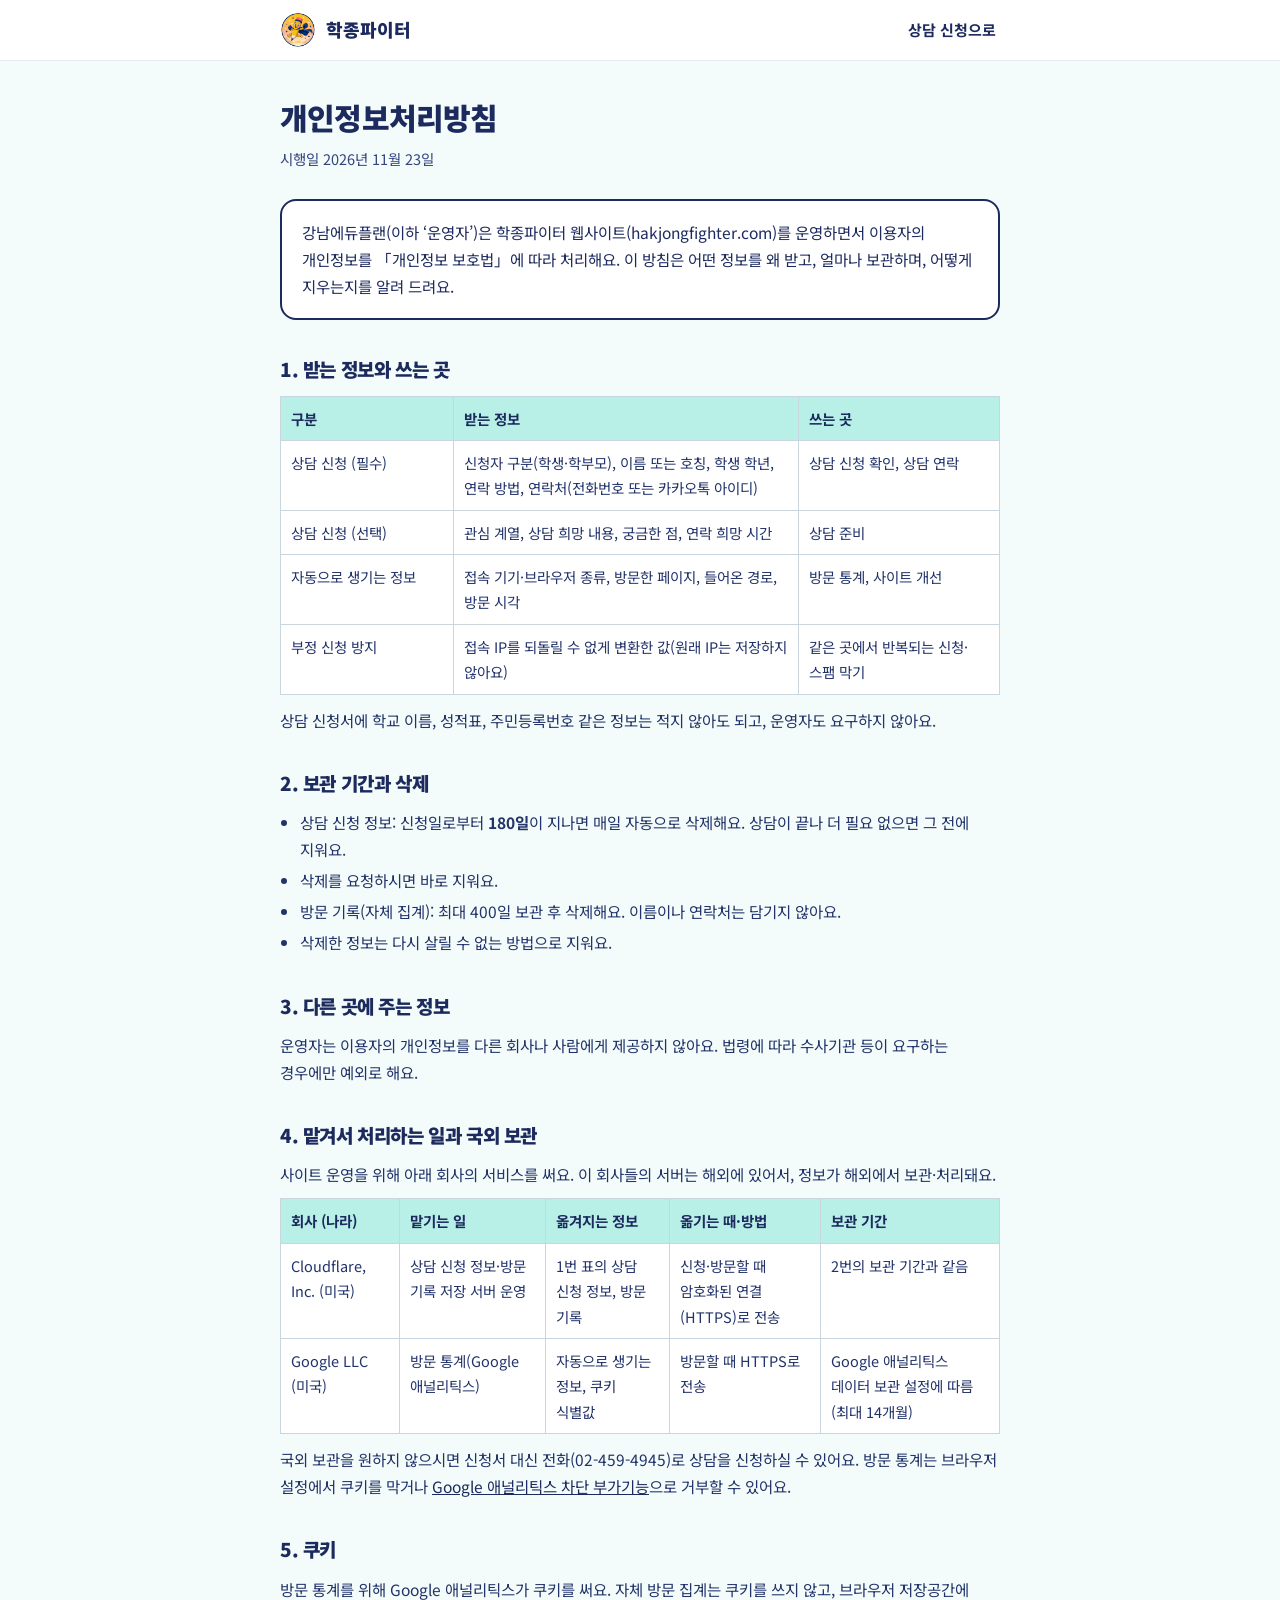
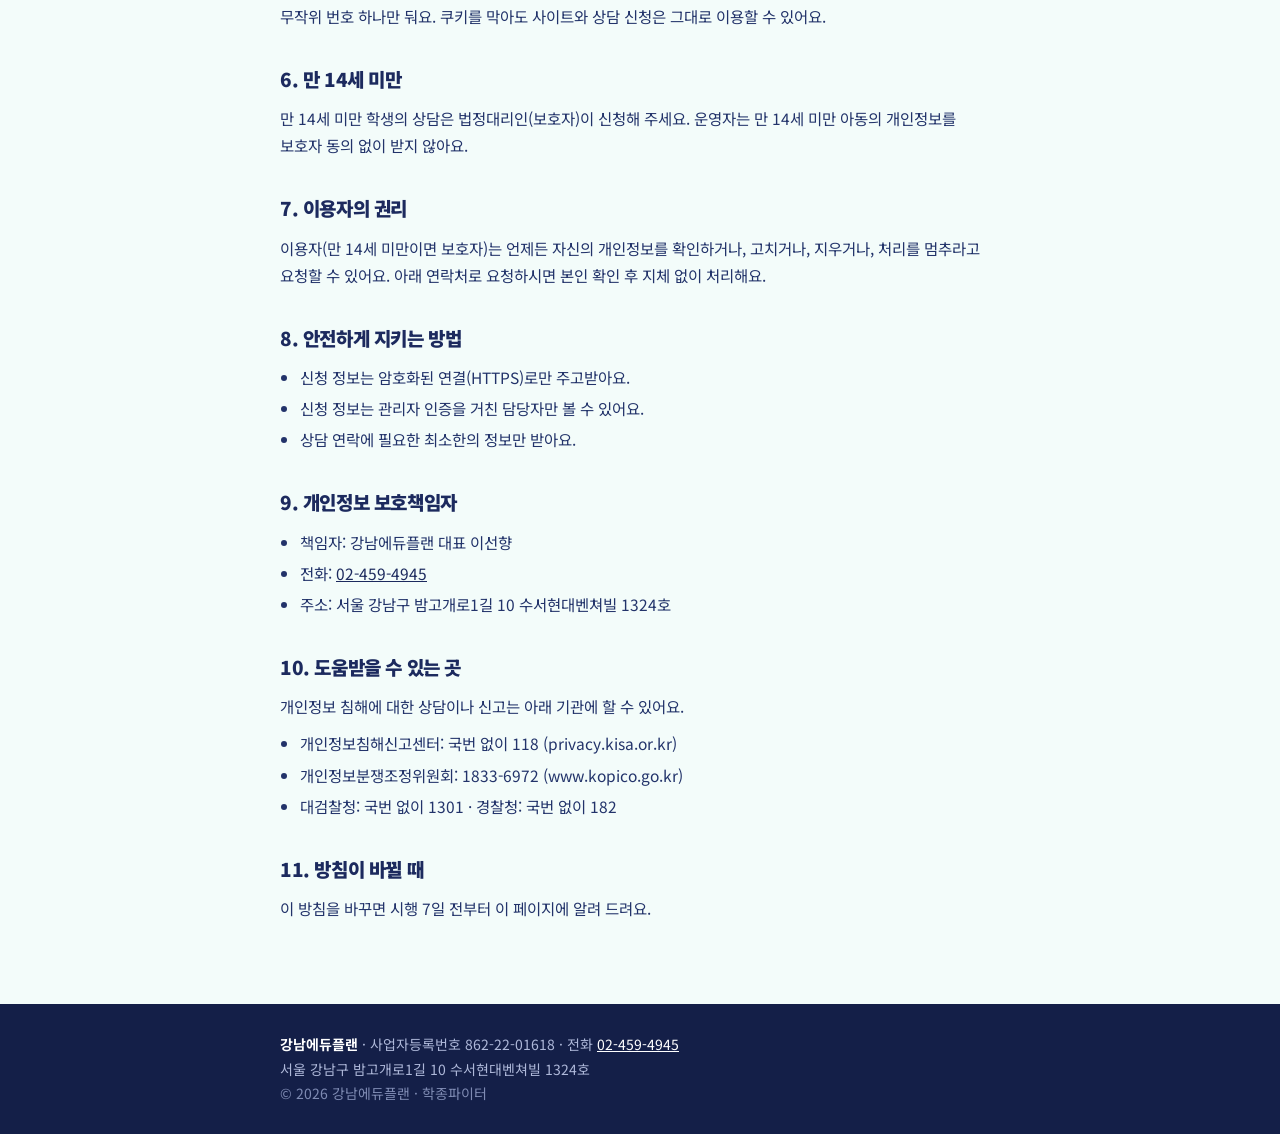
==== privacy/index.html @ 8528aefa "상담 신청 페이지 개편: 랜딩 디자인 통일, 칸별 안내, 상담 항목 변경, 개인정보처리방침 추가 (미리보기) Co-Authored-By: Claude Opus 5.5 <norepl" ====
<!doctype html>
<html lang="ko">
<head>
<meta charset="utf-8">
<meta name="viewport" content="width=device-width, initial-scale=1">
<title>개인정보처리방침 | 학종파이터</title>
<meta name="description" content="학종파이터(강남에듀플랜)의 개인정보처리방침">
<link rel="canonical" href="https://hakjongfighter.com/privacy/">
<link rel="icon" type="image/png" href="/images/favicon.png">
<meta name="theme-color" content="#F3FCFA">
<link rel="preconnect" href="https://fonts.googleapis.com">
<link rel="preconnect" href="https://fonts.gstatic.com" crossorigin>
<link href="https://fonts.googleapis.com/css2?family=Noto+Sans+KR:wght@400;500;700;900&display=swap" rel="stylesheet">
<style>
:root{--navy:#1C2A5E;--navy2:#141F48;--yellow:#FFC72C;--mint:#B8F0E7;--card:#F3FCFA;--muted:#33447F;--muted2:#22336A}
*{box-sizing:border-box}
body{margin:0;background:var(--card);color:var(--navy);font-family:'Noto Sans KR',system-ui,-apple-system,sans-serif;line-height:1.75;word-break:keep-all}
a{color:var(--navy)}
a:focus-visible{outline:3px solid var(--yellow);outline-offset:3px}
.wrap{max-width:760px;margin:0 auto;padding:0 20px}
.hdr{background:#fff;border-bottom:1px solid #E4ECF0}
.hdr .wrap{display:flex;align-items:center;justify-content:space-between;min-height:60px}
.logo{display:flex;align-items:center;gap:10px;text-decoration:none;font-weight:900;font-size:18px}
.logo img{width:36px;height:36px;border-radius:999px;object-fit:cover}
.hdr a.back{font-weight:700;font-size:15px;text-decoration:none;padding:10px 4px}
main{padding:36px 0 72px}
h1{font-size:30px;font-weight:900;letter-spacing:-.8px;margin:0 0 8px;line-height:1.35}
.meta{color:var(--muted);font-size:14.5px;margin:0 0 28px}
.intro{background:#fff;border:2px solid var(--navy);border-radius:16px;padding:18px 20px;font-size:15.5px;margin-bottom:32px}
h2{font-size:19px;font-weight:900;margin:32px 0 10px;letter-spacing:-.4px}
p,li{font-size:15.5px;color:var(--muted2)}
p{margin:0 0 10px}
ul{margin:0 0 10px;padding-left:20px}
li{margin-bottom:4px}
.tbl{overflow-x:auto;margin:6px 0 12px}
table{border-collapse:collapse;width:100%;min-width:520px;background:#fff;font-size:14.5px}
th,td{border:1px solid #C9D6E0;padding:9px 10px;text-align:left;vertical-align:top;color:var(--muted2)}
th{background:var(--mint);color:var(--navy);font-weight:700}
footer{background:var(--navy2);color:#AEB8D9;font-size:14px}
footer .wrap{padding:28px 20px}
footer b{color:#fff}
footer a{color:#fff}
</style>
</head>
<body>
<header class="hdr"><div class="wrap">
 <a class="logo" href="/"><img src="/images/character.jpg" alt="">학종파이터</a>
 <a class="back" href="/consult/">상담 신청으로</a>
</div></header>
<main><div class="wrap">
<h1>개인정보처리방침</h1>
<p class="meta">시행일 2026년 11월 23일</p>

<div class="intro">강남에듀플랜(이하 ‘운영자’)은 학종파이터 웹사이트(hakjongfighter.com)를 운영하면서 이용자의 개인정보를 「개인정보 보호법」에 따라 처리해요. 이 방침은 어떤 정보를 왜 받고, 얼마나 보관하며, 어떻게 지우는지를 알려 드려요.</div>

<h2>1. 받는 정보와 쓰는 곳</h2>
<div class="tbl"><table>
<tr><th style="width:24%">구분</th><th>받는 정보</th><th style="width:28%">쓰는 곳</th></tr>
<tr><td>상담 신청 (필수)</td><td>신청자 구분(학생·학부모), 이름 또는 호칭, 학생 학년, 연락 방법, 연락처(전화번호 또는 카카오톡 아이디)</td><td>상담 신청 확인, 상담 연락</td></tr>
<tr><td>상담 신청 (선택)</td><td>관심 계열, 상담 희망 내용, 궁금한 점, 연락 희망 시간</td><td>상담 준비</td></tr>
<tr><td>자동으로 생기는 정보</td><td>접속 기기·브라우저 종류, 방문한 페이지, 들어온 경로, 방문 시각</td><td>방문 통계, 사이트 개선</td></tr>
<tr><td>부정 신청 방지</td><td>접속 IP를 되돌릴 수 없게 변환한 값(원래 IP는 저장하지 않아요)</td><td>같은 곳에서 반복되는 신청·스팸 막기</td></tr>
</table></div>
<p>상담 신청서에 학교 이름, 성적표, 주민등록번호 같은 정보는 적지 않아도 되고, 운영자도 요구하지 않아요.</p>

<h2>2. 보관 기간과 삭제</h2>
<ul>
<li>상담 신청 정보: 신청일로부터 <b>180일</b>이 지나면 매일 자동으로 삭제해요. 상담이 끝나 더 필요 없으면 그 전에 지워요.</li>
<li>삭제를 요청하시면 바로 지워요.</li>
<li>방문 기록(자체 집계): 최대 400일 보관 후 삭제해요. 이름이나 연락처는 담기지 않아요.</li>
<li>삭제한 정보는 다시 살릴 수 없는 방법으로 지워요.</li>
</ul>

<h2>3. 다른 곳에 주는 정보</h2>
<p>운영자는 이용자의 개인정보를 다른 회사나 사람에게 제공하지 않아요. 법령에 따라 수사기관 등이 요구하는 경우에만 예외로 해요.</p>

<h2>4. 맡겨서 처리하는 일과 국외 보관</h2>
<p>사이트 운영을 위해 아래 회사의 서비스를 써요. 이 회사들의 서버는 해외에 있어서, 정보가 해외에서 보관·처리돼요.</p>
<div class="tbl"><table>
<tr><th>회사 (나라)</th><th>맡기는 일</th><th>옮겨지는 정보</th><th>옮기는 때·방법</th><th>보관 기간</th></tr>
<tr><td>Cloudflare, Inc. (미국)</td><td>상담 신청 정보·방문 기록 저장 서버 운영</td><td>1번 표의 상담 신청 정보, 방문 기록</td><td>신청·방문할 때 암호화된 연결(HTTPS)로 전송</td><td>2번의 보관 기간과 같음</td></tr>
<tr><td>Google LLC (미국)</td><td>방문 통계(Google 애널리틱스)</td><td>자동으로 생기는 정보, 쿠키 식별값</td><td>방문할 때 HTTPS로 전송</td><td>Google 애널리틱스 데이터 보관 설정에 따름(최대 14개월)</td></tr>
</table></div>
<p>국외 보관을 원하지 않으시면 신청서 대신 전화(02-459-4945)로 상담을 신청하실 수 있어요. 방문 통계는 브라우저 설정에서 쿠키를 막거나 <a href="https://tools.google.com/dlpage/gaoptout" target="_blank" rel="noopener">Google 애널리틱스 차단 부가기능</a>으로 거부할 수 있어요.</p>

<h2>5. 쿠키</h2>
<p>방문 통계를 위해 Google 애널리틱스가 쿠키를 써요. 자체 방문 집계는 쿠키를 쓰지 않고, 브라우저 저장공간에 무작위 번호 하나만 둬요. 쿠키를 막아도 사이트와 상담 신청은 그대로 이용할 수 있어요.</p>

<h2>6. 만 14세 미만</h2>
<p>만 14세 미만 학생의 상담은 법정대리인(보호자)이 신청해 주세요. 운영자는 만 14세 미만 아동의 개인정보를 보호자 동의 없이 받지 않아요.</p>

<h2>7. 이용자의 권리</h2>
<p>이용자(만 14세 미만이면 보호자)는 언제든 자신의 개인정보를 확인하거나, 고치거나, 지우거나, 처리를 멈추라고 요청할 수 있어요. 아래 연락처로 요청하시면 본인 확인 후 지체 없이 처리해요.</p>

<h2>8. 안전하게 지키는 방법</h2>
<ul>
<li>신청 정보는 암호화된 연결(HTTPS)로만 주고받아요.</li>
<li>신청 정보는 관리자 인증을 거친 담당자만 볼 수 있어요.</li>
<li>상담 연락에 필요한 최소한의 정보만 받아요.</li>
</ul>

<h2>9. 개인정보 보호책임자</h2>
<ul>
<li>책임자: 강남에듀플랜 대표 이선향</li>
<li>전화: <a href="tel:024594945">02-459-4945</a></li>
<li>주소: 서울 강남구 밤고개로1길 10 수서현대벤쳐빌 1324호</li>
</ul>

<h2>10. 도움받을 수 있는 곳</h2>
<p>개인정보 침해에 대한 상담이나 신고는 아래 기관에 할 수 있어요.</p>
<ul>
<li>개인정보침해신고센터: 국번 없이 118 (privacy.kisa.or.kr)</li>
<li>개인정보분쟁조정위원회: 1833-6972 (www.kopico.go.kr)</li>
<li>대검찰청: 국번 없이 1301 · 경찰청: 국번 없이 182</li>
</ul>

<h2>11. 방침이 바뀔 때</h2>
<p>이 방침을 바꾸면 시행 7일 전부터 이 페이지에 알려 드려요.</p>
</div></main>
<footer><div class="wrap">
 <b>강남에듀플랜</b> · 사업자등록번호 862-22-01618 · 전화 <a href="tel:024594945">02-459-4945</a><br>
 서울 강남구 밤고개로1길 10 수서현대벤쳐빌 1324호<br>
 <span style="color:#7F8BB3">© 2026 강남에듀플랜 · 학종파이터</span>
</div></footer>
</body>
</html>
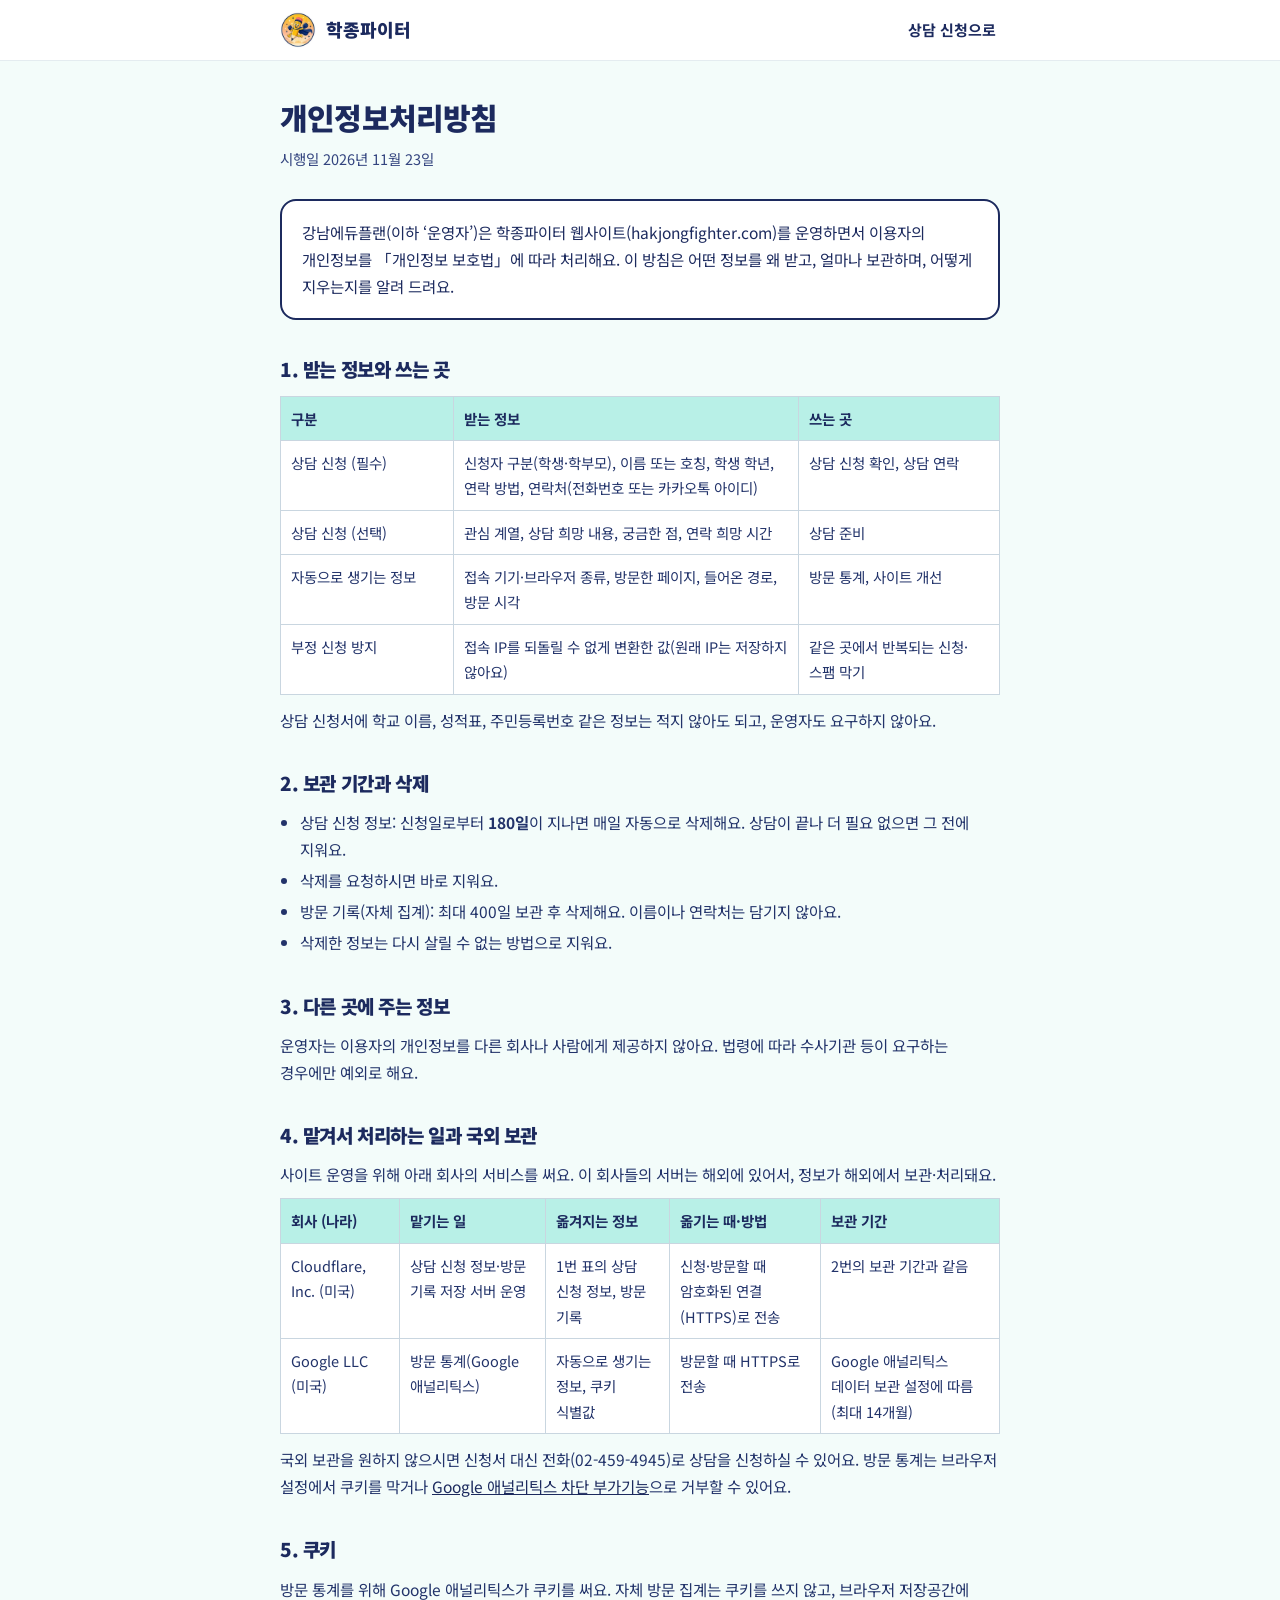
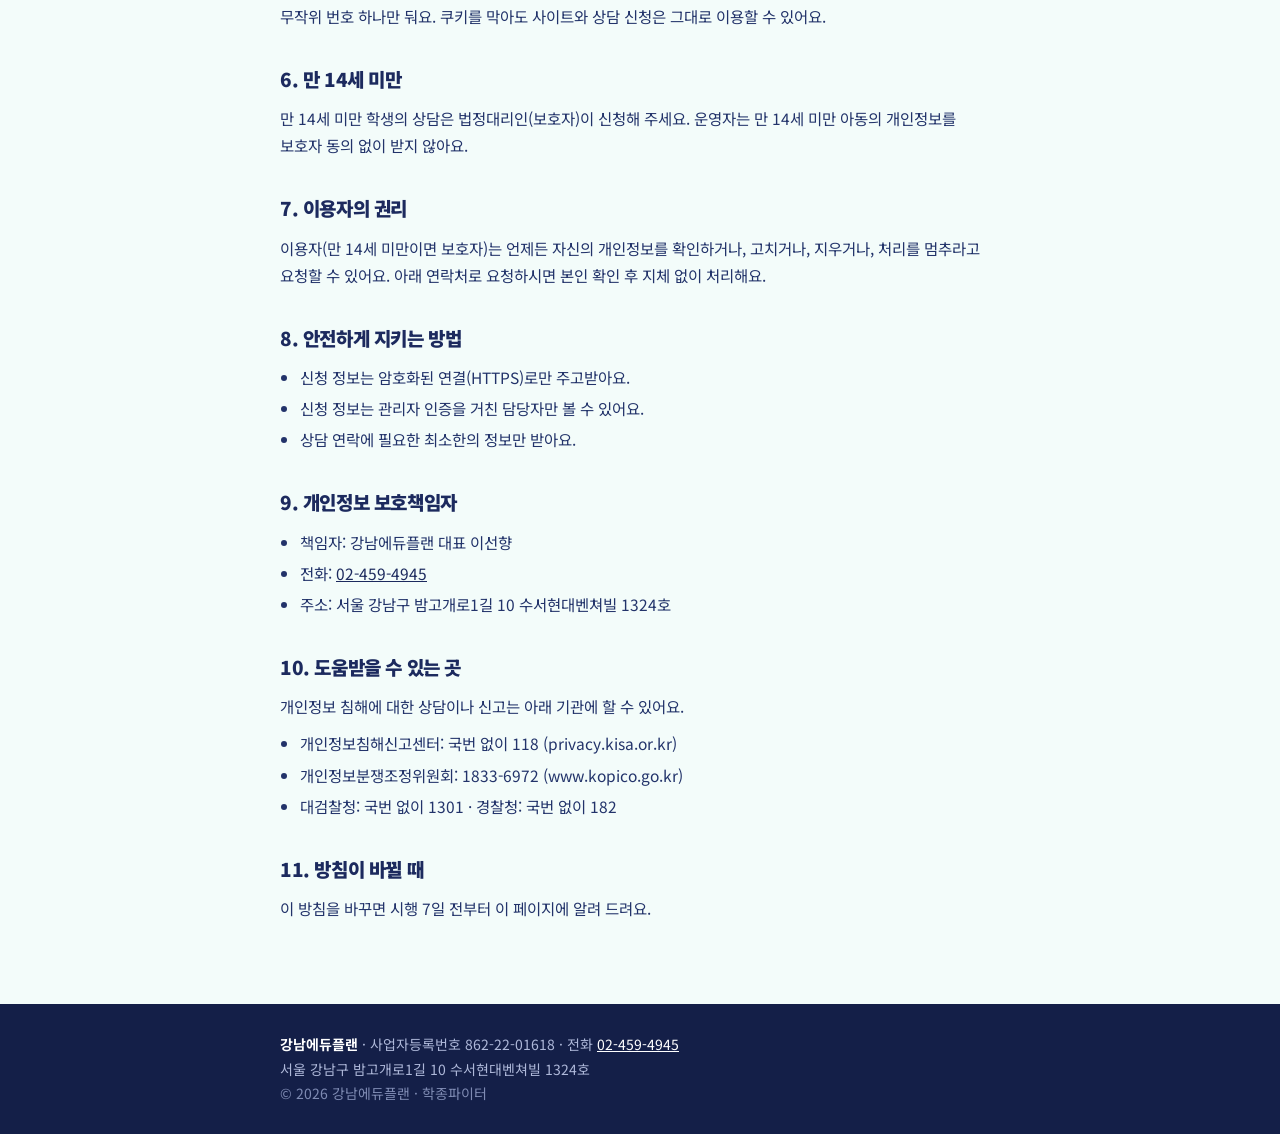
==== commit fb004623: "검색 노출 개선: 사이트맵에 상담 페이지, 블로그 RSS, llms.txt, 홈 H1 하나로, 이미지 alt 채우기, WebP로 이미지 경량화 Co-Authored-By: Clau" ====
--- a/privacy/index.html
+++ b/privacy/index.html
@@ -44,7 +44,7 @@
 </head>
 <body>
 <header class="hdr"><div class="wrap">
- <a class="logo" href="/"><img src="/images/character.jpg" alt="">학종파이터</a>
+ <a class="logo" href="/"><img src="/images/logo.webp" alt="학종파이터 로고" width="36" height="36">학종파이터</a>
  <a class="back" href="/consult/">상담 신청으로</a>
 </div></header>
 <main><div class="wrap">
